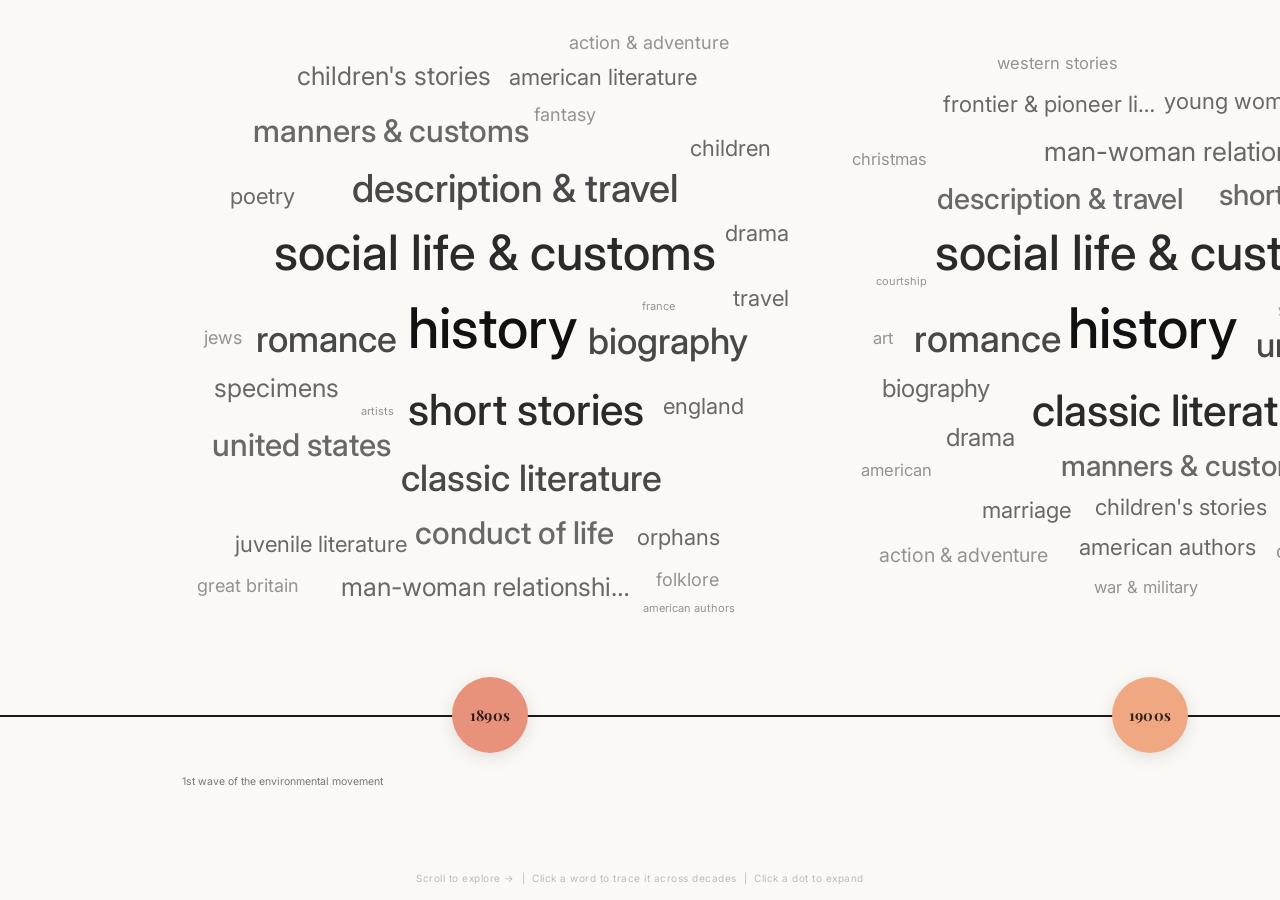
==== index.html @ b83139da "webpage" ====
<!DOCTYPE html>
<html lang="en">
<head>
  <meta charset="UTF-8">
  <meta name="viewport" content="width=device-width, initial-scale=1.0">
  <title>Literary Subjects Through the Decades — 1890s to 2000s</title>
  <meta name="description" content="An interactive timeline visualizing how literary subjects rose and fell in popularity from the 1890s to the 2000s.">
  <link rel="preconnect" href="https://fonts.googleapis.com">
  <link rel="preconnect" href="https://fonts.gstatic.com" crossorigin>
  <link href="https://fonts.googleapis.com/css2?family=Inter:wght@300;400;500;600&family=Playfair+Display:ital,wght@0,400;0,700;1,400&display=swap" rel="stylesheet">
  <link rel="stylesheet" href="style.css">
</head>
<body>

  <button id="back-btn" aria-label="Return to timeline">&#8592; Back</button>
  <div id="subject-title-bar" aria-live="polite"></div>

  <div id="timeline-container" role="region" aria-label="Literary subjects timeline">
    <div id="timeline-track">
      <div id="timeline-line" aria-hidden="true"></div>
      <svg id="freq-curve-svg" xmlns="http://www.w3.org/2000/svg" aria-hidden="true"></svg>
    </div>
  </div>

  <div id="instruction-hint" aria-hidden="true">
    Scroll to explore &rarr;&nbsp;&nbsp;|&nbsp;&nbsp;Click a word to trace it across decades&nbsp;&nbsp;|&nbsp;&nbsp;Click a dot to expand
  </div>

  <script src="script.js"></script>
</body>
</html>
---- style.css ----
/* ============================================================
   LITERARY TIMELINE  —  style.css
   ============================================================ */

*,
*::before,
*::after {
  box-sizing: border-box;
  margin: 0;
  padding: 0;
}

/* ── CSS custom properties ── */
:root {
  --cloud-h: calc(100vh - 230px);
  /* space above the dot */
  --dot-area-h: 90px;
  --history-h: 140px;
  --dot-size: 76px;
  --station-w: 660px;
  --station-compact: 160px;
  --detail-panel-w: 310px;
  --ease: cubic-bezier(0.4, 0, 0.2, 1);
  --dur: 0.58s;
  --bg: #FAF9F6;
  --ink: #1A1A1A;
  --muted: #888;
  --border: #E5E3DF;
}

html,
body {
  width: 100%;
  height: 100%;
  overflow: hidden;
  background: var(--bg);
  color: var(--ink);
  font-family: 'Inter', sans-serif;
  -webkit-font-smoothing: antialiased;
}

/* ============================================================
   BACK BUTTON
   ============================================================ */

#back-btn {
  position: fixed;
  top: 28px;
  left: 36px;
  z-index: 300;
  background: none;
  border: 1.5px solid var(--ink);
  border-radius: 100px;
  padding: 8px 22px;
  font-family: 'Inter', sans-serif;
  font-size: 13px;
  font-weight: 500;
  letter-spacing: 0.02em;
  color: var(--ink);
  cursor: pointer;
  opacity: 0;
  pointer-events: none;
  transition: opacity 0.3s ease, background 0.2s ease, color 0.2s ease;
}

#back-btn.visible {
  opacity: 1;
  pointer-events: auto;
}

#back-btn:hover {
  background: var(--ink);
  color: var(--bg);
}

/* ============================================================
   SUBJECT TITLE BAR  (Mode 2)
   ============================================================ */

#subject-title-bar {
  position: fixed;
  top: 32px;
  left: 50%;
  transform: translateX(-50%);
  z-index: 299;
  font-family: 'Playfair Display', serif;
  font-size: 22px;
  font-weight: 700;
  letter-spacing: 0.01em;
  color: var(--ink);
  white-space: nowrap;
  opacity: 0;
  pointer-events: none;
  transition: opacity 0.35s ease;
}

#subject-title-bar.visible {
  opacity: 1;
}

/* ============================================================
   INSTRUCTION HINT
   ============================================================ */

#instruction-hint {
  position: fixed;
  bottom: 16px;
  left: 50%;
  transform: translateX(-50%);
  font-size: 10px;
  color: var(--muted);
  letter-spacing: 0.05em;
  opacity: 0.55;
  z-index: 50;
  pointer-events: none;
  transition: opacity 0.4s ease;
  white-space: nowrap;
}

/* ============================================================
   SCROLL CONTAINER & TRACK
   ============================================================ */

#timeline-container {
  width: 100vw;
  height: 100vh;
  overflow-x: scroll;
  overflow-y: hidden;
  scrollbar-width: thin;
  scrollbar-color: #CCC transparent;
  cursor: grab;
}

#timeline-container:active {
  cursor: grabbing;
}

#timeline-container::-webkit-scrollbar {
  height: 4px;
}

#timeline-container::-webkit-scrollbar-track {
  background: transparent;
}

#timeline-container::-webkit-scrollbar-thumb {
  background: #CCC;
  border-radius: 4px;
}

#timeline-track {
  position: relative;
  display: flex;
  align-items: flex-start;
  height: 100vh;
  padding: 0 160px;
  min-width: max-content;
}

/* ── Timeline horizontal line ── */
#timeline-line {
  position: absolute;
  left: 0;
  right: 0;
  height: 1.5px;
  background: var(--ink);
  /* sits at dot vertical center */
  top: calc(var(--cloud-h) + var(--dot-area-h) / 2);
  z-index: 1;
  pointer-events: none;
}

/* ── Frequency curve SVG overlay ── */
#freq-curve-svg {
  position: absolute;
  top: 0;
  left: 0;
  height: 100%;
  pointer-events: none;
  z-index: 5;
  opacity: 0;
  transition: opacity 0.5s ease;
}

#freq-curve-svg.visible {
  opacity: 1;
}

/* ============================================================
   DECADE STATION
   ============================================================ */

.decade-station {
  position: relative;
  /* z-index: 2 ensures stations (and their dots) paint above the z-index: 1 timeline line */
  z-index: 2;
  width: var(--station-w);
  flex-shrink: 0;
  height: 100vh;
  display: flex;
  flex-direction: column;
  /* staggered fade-in via JS-applied animation-delay */
  animation: stationFadeIn 0.7s ease both;
  transition: width var(--dur) var(--ease), margin-left var(--dur) var(--ease);
}

@keyframes stationFadeIn {
  from {
    opacity: 0;
    transform: translateY(18px);
  }

  to {
    opacity: 1;
    transform: translateY(0);
  }
}

/* ============================================================
   WORD CLOUD CANVAS
   ============================================================ */

.word-cloud-canvas {
  width: 100%;
  height: var(--cloud-h);
  display: block;
  flex-shrink: 0;
  cursor: default;
  transition: opacity 0.4s ease;
}

/* ============================================================
   DOT AREA
   ============================================================ */

.dot-wrapper {
  height: var(--dot-area-h);
  flex-shrink: 0;
  display: flex;
  align-items: center;
  justify-content: center;
  position: relative;
  z-index: 10;
}

.timeline-dot {
  width: var(--dot-size);
  height: var(--dot-size);
  border-radius: 50%;
  display: flex;
  align-items: center;
  justify-content: center;
  cursor: pointer;
  user-select: none;
  flex-shrink: 0;
  box-shadow: 0 4px 18px rgba(0, 0, 0, 0.11);
  transition: transform 0.22s ease, box-shadow 0.22s ease, outline 0.2s ease;
  outline: 0px solid transparent;
}

.timeline-dot:hover {
  transform: scale(1.1);
  box-shadow: 0 8px 28px rgba(0, 0, 0, 0.20);
}

.timeline-dot.expanded-dot {
  outline: 2.5px solid var(--ink);
  outline-offset: 3px;
}

.decade-label {
  font-family: 'Playfair Display', serif;
  font-size: 15px;
  font-weight: 700;
  color: rgba(0, 0, 0, 0.80);
  letter-spacing: 0.01em;
  pointer-events: none;
}

/* ============================================================
   HISTORY AREA (below dot)
   ============================================================ */

.history-area {
  height: var(--history-h);
  flex-shrink: 0;
  padding: 14px 22px 0;
  display: flex;
  flex-direction: column;
  gap: 5px;
  overflow: hidden;
  transition: opacity 0.4s ease;
}

.history-note {
  font-size: 10.5px;
  color: #777;
  line-height: 1.55;
}

/* ============================================================
   FREQUENCY INDICATOR  (Mode 2 — above dot)
   ============================================================ */

.freq-indicator {
  position: absolute;
  /* bottom edge = dot vertical center */
  bottom: calc(var(--history-h) + var(--dot-area-h) / 2);
  left: 50%;
  transform: translateX(-50%);
  display: flex;
  flex-direction: column;
  /* label on top, bar below */
  align-items: center;
  pointer-events: none;
  opacity: 0;
  z-index: 6;
  transition: opacity 0.4s ease;
}

.freq-indicator.visible {
  opacity: 1;
}

.freq-bar {
  width: 1.5px;
  background: var(--ink);
  height: 0;
  flex-shrink: 0;
  transition: height 0.75s var(--ease);
}

.freq-label {
  text-align: center;
  padding-bottom: 10px;
  flex-shrink: 0;
  white-space: nowrap;
}

.freq-label .freq-number {
  font-size: 15px;
  font-weight: 600;
  line-height: 1.3;
  color: var(--ink);
}

.freq-label .freq-subject {
  font-size: 11px;
  color: #555;
  line-height: 1.3;
}

/* ============================================================
   DETAIL PANEL  (Mode 3 — left of dot)
   ============================================================ */

.detail-panel {
  position: absolute;
  /* sits to the left of the station content box */
  right: 100%;
  top: 0;
  width: var(--detail-panel-w);
  height: calc(var(--cloud-h) + var(--dot-area-h));
  background: var(--bg);
  border-right: 1px solid var(--border);
  display: flex;
  flex-direction: column;
  padding: 44px 26px 24px;
  opacity: 0;
  pointer-events: none;
  transform: translateX(14px);
  transition: opacity 0.42s ease, transform 0.42s ease;
  z-index: 20;
}

.detail-panel.visible {
  opacity: 1;
  pointer-events: auto;
  transform: translateX(0);
}

.detail-panel-decade {
  font-family: 'Playfair Display', serif;
  font-size: 26px;
  font-weight: 700;
  color: var(--ink);
  margin-bottom: 2px;
}

.detail-panel-label {
  font-size: 10px;
  font-weight: 500;
  letter-spacing: 0.08em;
  text-transform: uppercase;
  color: var(--muted);
  margin-bottom: 22px;
}

.detail-list {
  overflow-y: auto;
  flex: 1;
  scrollbar-width: thin;
  scrollbar-color: #DDD transparent;
}

.detail-list::-webkit-scrollbar {
  width: 3px;
}

.detail-list::-webkit-scrollbar-thumb {
  background: #CCC;
  border-radius: 3px;
}

/* Fade-out at bottom to signal more content */
.detail-list-wrap {
  position: relative;
  flex: 1;
  display: flex;
  flex-direction: column;
  min-height: 0;
}

.detail-list-wrap::after {
  content: '';
  position: sticky;
  bottom: 0;
  left: 0;
  right: 0;
  height: 40px;
  background: linear-gradient(to bottom, transparent, var(--bg));
  pointer-events: none;
  flex-shrink: 0;
}

.detail-item {
  display: flex;
  justify-content: space-between;
  align-items: baseline;
  padding: 7px 4px;
  border-bottom: 1px solid #EEECEA;
  gap: 10px;
  cursor: pointer;
  border-radius: 4px;
  transition: background 0.15s ease;
}

.detail-item:hover {
  background: #F0EEEA;
}

.detail-item:hover .item-name {
  color: #0055B3;
}

.detail-item .item-name {
  font-size: 12.5px;
  color: #333;
  text-transform: capitalize;
  flex: 1;
  min-width: 0;
  white-space: nowrap;
  overflow: hidden;
  text-overflow: ellipsis;
  transition: color 0.15s ease;
}

.detail-item .item-count {
  font-size: 13px;
  font-weight: 600;
  color: var(--ink);
  flex-shrink: 0;
  min-width: 28px;
  text-align: right;
}

/* ============================================================
   BODY MODE MODIFIERS
   ============================================================ */

body.mode-subject .word-cloud-canvas {
  opacity: 0;
  pointer-events: none;
}

body.mode-subject .history-area {
  opacity: 0.25;
}

body.mode-subject .timeline-dot {
  cursor: default;
}

body.mode-subject .timeline-dot:hover {
  transform: none;
  box-shadow: 0 4px 18px rgba(0, 0, 0, 0.11);
}

body.mode-subject #instruction-hint {
  opacity: 0;
  pointer-events: none;
}
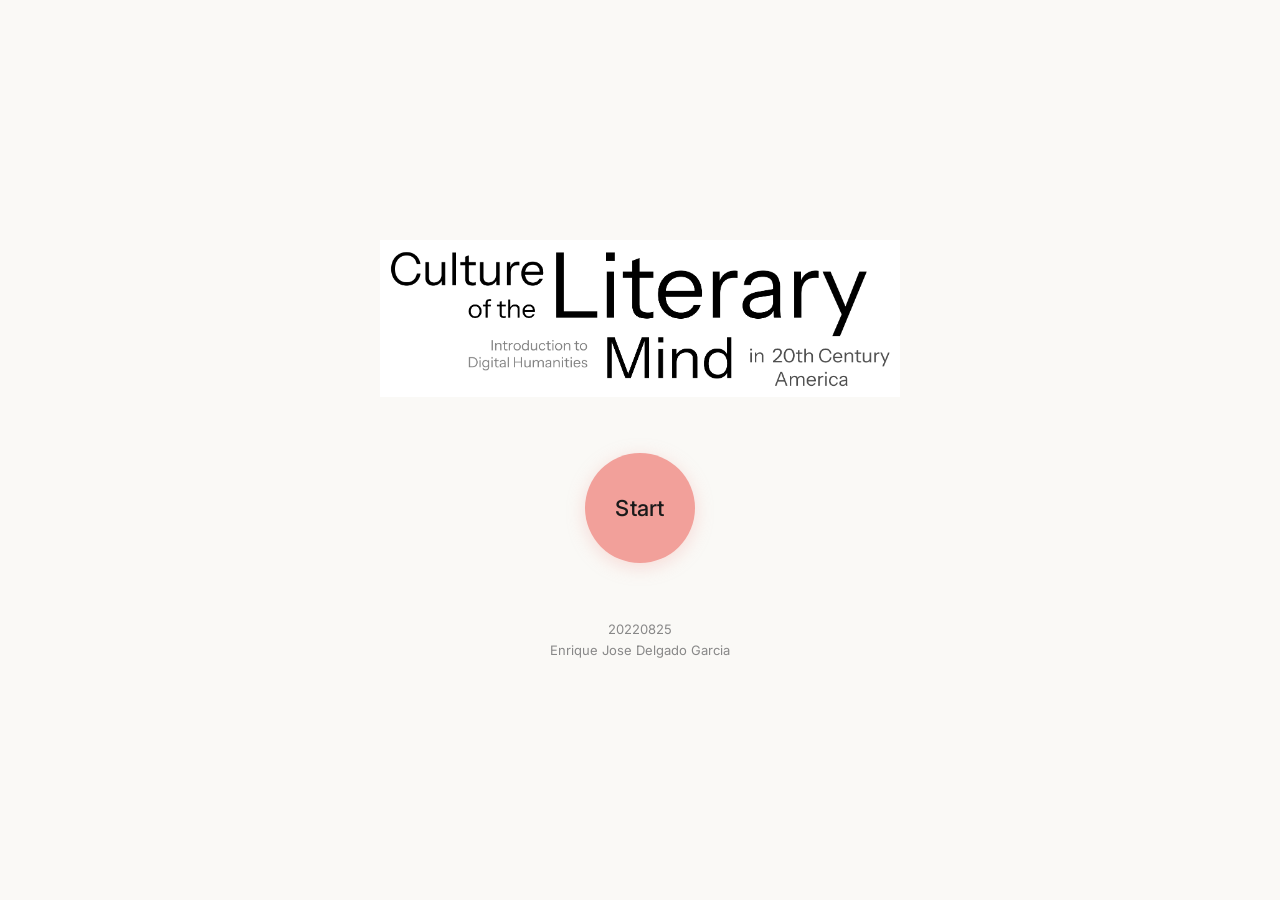
==== commit ff2600c3: "Title page" ====
--- a/index.html
+++ b/index.html
@@ -1,17 +1,45 @@
 <!DOCTYPE html>
 <html lang="en">
+
 <head>
   <meta charset="UTF-8">
   <meta name="viewport" content="width=device-width, initial-scale=1.0">
-  <title>Literary Subjects Through the Decades — 1890s to 2000s</title>
-  <meta name="description" content="An interactive timeline visualizing how literary subjects rose and fell in popularity from the 1890s to the 2000s.">
+  <title>Culture of the Literary Mind</title>
+  <meta name="description"
+    content="An interactive timeline visualizing how literary subjects rose and fell in popularity from the 1890s to the 2000s.">
   <link rel="preconnect" href="https://fonts.googleapis.com">
   <link rel="preconnect" href="https://fonts.gstatic.com" crossorigin>
-  <link href="https://fonts.googleapis.com/css2?family=Inter:wght@300;400;500;600&family=Playfair+Display:ital,wght@0,400;0,700;1,400&display=swap" rel="stylesheet">
+  <link
+    href="https://fonts.googleapis.com/css2?family=Inter:wght@300;400;500;600&family=Playfair+Display:ital,wght@0,400;0,700;1,400&display=swap"
+    rel="stylesheet">
   <link rel="stylesheet" href="style.css">
 </head>
+
 <body>
 
+  <!-- ═══════════════════════════════════════════════
+       TITLE PAGE OVERLAY
+       ═══════════════════════════════════════════════ -->
+  <div id="title-page" role="main" aria-label="Title page">
+
+    <!-- Logo image -->
+    <img id="title-logo" src="logo.png" alt="Culture of the Literary Mind">
+
+    <!-- Start dot -->
+    <button id="start-btn" aria-label="Start the visualization">Start</button>
+
+    <!-- Credit -->
+    <div class="title-credit">
+      <span>20220825</span><br>
+      <span>Enrique Jose Delgado Garcia</span>
+    </div>
+
+  </div>
+  <!-- end #title-page -->
+
+  <!-- ═══════════════════════════════════════════════
+       MAIN APP (hidden until Start is pressed)
+       ═══════════════════════════════════════════════ -->
   <button id="back-btn" aria-label="Return to timeline">&#8592; Back</button>
   <div id="subject-title-bar" aria-live="polite"></div>
 
@@ -23,9 +51,11 @@
   </div>
 
   <div id="instruction-hint" aria-hidden="true">
-    Scroll to explore &rarr;&nbsp;&nbsp;|&nbsp;&nbsp;Click a word to trace it across decades&nbsp;&nbsp;|&nbsp;&nbsp;Click a dot to expand
+    Scroll to explore &rarr;&nbsp;&nbsp;|&nbsp;&nbsp;Click a word to trace it across
+    decades&nbsp;&nbsp;|&nbsp;&nbsp;Click a dot to expand
   </div>
 
   <script src="script.js"></script>
 </body>
-</html>
+
+</html>
--- a/style.css
+++ b/style.css
@@ -40,6 +40,78 @@
 }
 
 /* ============================================================
+   TITLE PAGE
+   ============================================================ */
+
+#title-page {
+  position: fixed;
+  inset: 0;
+  z-index: 1000;
+  background: var(--bg);
+  display: flex;
+  flex-direction: column;
+  align-items: center;
+  justify-content: center;
+  gap: 56px;
+  opacity: 1;
+  transition: opacity 0.7s ease;
+  pointer-events: auto;
+}
+
+/* When app is active, fade out and hide title page */
+body.app-active #title-page {
+  opacity: 0;
+  pointer-events: none;
+}
+
+/* ── Logo image ── */
+#title-logo {
+  max-width: 520px;
+  width: 70%;
+  height: auto;
+  display: block;
+  user-select: none;
+  pointer-events: none;
+}
+
+/* ── Start button ── */
+#start-btn {
+  width: 110px;
+  height: 110px;
+  border-radius: 50%;
+  border: none;
+  background: #F2A09A;
+  color: var(--ink);
+  font-family: 'Inter', sans-serif;
+  font-size: 22px;
+  font-weight: 500;
+  letter-spacing: 0.01em;
+  cursor: pointer;
+  transition: transform 0.18s ease, background 0.18s ease, box-shadow 0.18s ease;
+  box-shadow: 0 4px 18px rgba(242, 160, 154, 0.35);
+}
+
+#start-btn:hover {
+  transform: scale(1.07);
+  background: #ed8c85;
+  box-shadow: 0 8px 28px rgba(242, 160, 154, 0.55);
+}
+
+#start-btn:active {
+  transform: scale(0.96);
+}
+
+/* ── Credit block ── */
+.title-credit {
+  font-family: 'Inter', sans-serif;
+  font-size: 13px;
+  color: var(--muted);
+  text-align: center;
+  line-height: 1.6;
+}
+
+
+/* ============================================================
    BACK BUTTON
    ============================================================ */
 
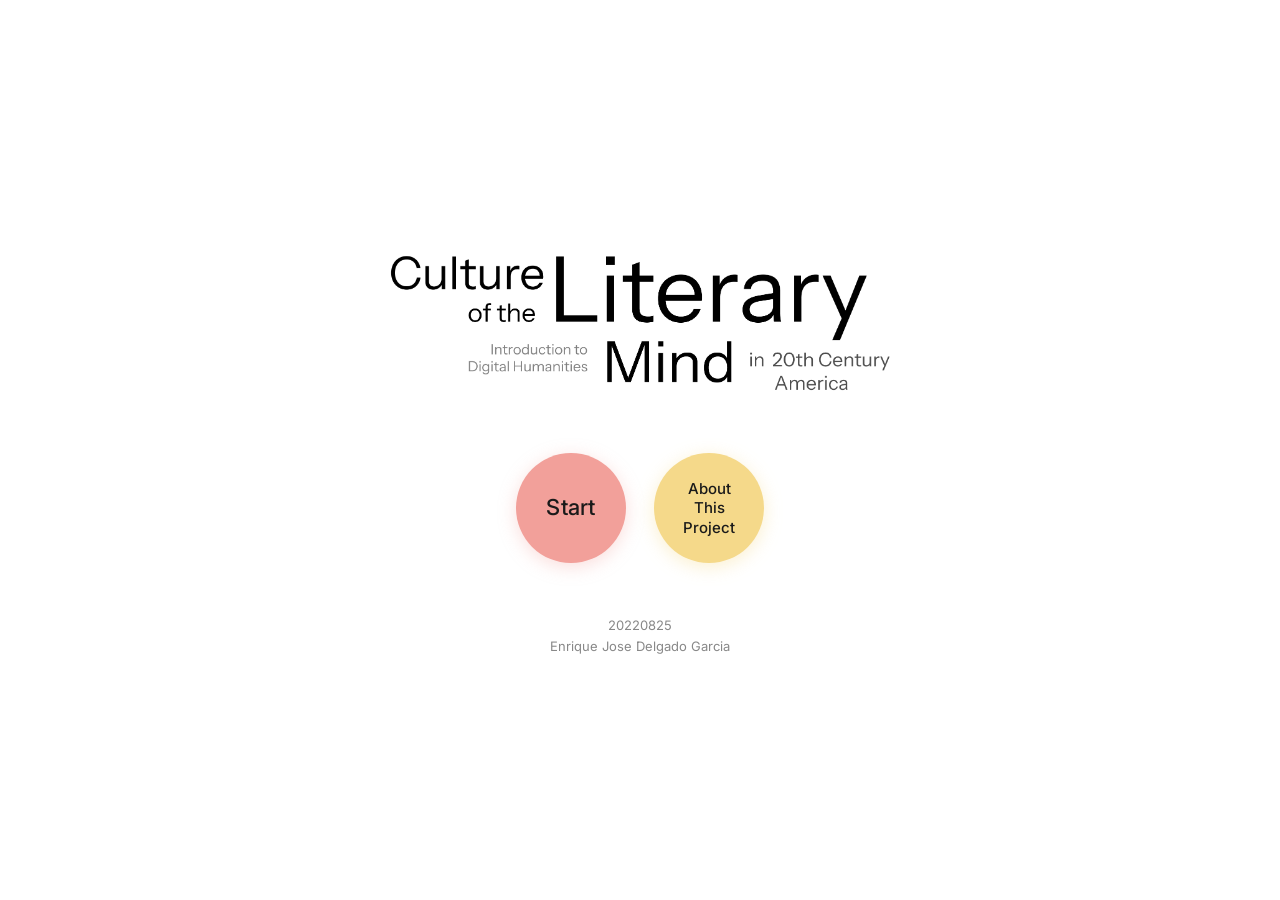
==== commit 07a2e3b8: "About Page (unfinished)" ====
--- a/index.html
+++ b/index.html
@@ -18,15 +18,18 @@
 <body>
 
   <!-- ═══════════════════════════════════════════════
-       TITLE PAGE OVERLAY
+       TITLE PAGE
        ═══════════════════════════════════════════════ -->
   <div id="title-page" role="main" aria-label="Title page">
 
     <!-- Logo image -->
     <img id="title-logo" src="logo.png" alt="Culture of the Literary Mind">
 
-    <!-- Start dot -->
-    <button id="start-btn" aria-label="Start the visualization">Start</button>
+    <!-- Action buttons (side by side) -->
+    <div class="title-buttons">
+      <button id="start-btn" aria-label="Start the visualization">Start</button>
+      <button id="about-btn" aria-label="About this project">About<br>This<br>Project</button>
+    </div>
 
     <!-- Credit -->
     <div class="title-credit">
@@ -37,9 +40,64 @@
   </div>
   <!-- end #title-page -->
 
+
   <!-- ═══════════════════════════════════════════════
-       MAIN APP (hidden until Start is pressed)
+       ABOUT PAGE
        ═══════════════════════════════════════════════ -->
+  <div id="about-page" role="region" aria-label="About this project">
+
+    <!-- Header bar -->
+    <header class="about-header">
+      <div class="about-header-left">
+        <div class="about-title">Culture of the Literary Mind in 20th Century America</div>
+        <div class="about-byline">20220825 &nbsp;|&nbsp; Enrique Jose Delgado Garcia</div>
+      </div>
+      <div class="about-header-right">2026 Spring &ndash; Introduction to Digital Humanities</div>
+    </header>
+
+    <hr class="about-divider">
+
+    <!-- Two-column content -->
+    <div class="about-columns">
+
+      <section class="about-col">
+        <h2 class="about-col-heading">What is &ldquo;Culture of the Literary Mind in 20th Century America&rdquo;?</h2>
+        <div class="about-col-body">
+          <!-- ✏️ Write your paragraph(s) here -->
+          <p>[Your first paragraph here]</p>
+          <p>[Your second paragraph here]</p>
+        </div>
+      </section>
+
+      <section class="about-col">
+        <h2 class="about-col-heading">What did I do for this project?</h2>
+        <div class="about-col-body">
+          <!-- ✏️ Write your paragraph(s) here -->
+          <p>[Your first paragraph here]</p>
+          <p>[Your second paragraph here]</p>
+        </div>
+      </section>
+
+    </div>
+
+    <!-- Bottom navigation: back arrow + Start -->
+    <div class="about-nav">
+      <button id="about-back-btn" aria-label="Back to title screen">&#8592;</button>
+      <button id="about-start-btn" aria-label="Start the visualization">Start</button>
+    </div>
+
+  </div>
+  <!-- end #about-page -->
+
+
+  <!-- ═══════════════════════════════════════════════
+       MAIN TIMELINE APP
+       ═══════════════════════════════════════════════ -->
+
+  <!-- Home button returns to title screen -->
+  <button id="home-btn" aria-label="Return to title screen">&#8592; Home</button>
+
+  <!-- Subject-frequency back button (existing) -->
   <button id="back-btn" aria-label="Return to timeline">&#8592; Back</button>
   <div id="subject-title-bar" aria-live="polite"></div>
 
--- a/style.css
+++ b/style.css
@@ -43,23 +43,61 @@
    TITLE PAGE
    ============================================================ */
 
-#title-page {
+/* ── Shared overlay base ── */
+#title-page,
+#about-page {
   position: fixed;
   inset: 0;
   z-index: 1000;
-  background: var(--bg);
+  background: white;
+  opacity: 1;
+  transition: opacity 0.6s ease;
+  pointer-events: auto;
+}
+
+/* ── Title page layout ── */
+#title-page {
   display: flex;
   flex-direction: column;
   align-items: center;
   justify-content: center;
-  gap: 56px;
+  gap: 52px;
+}
+
+/* ── About page hidden by default ── */
+#about-page {
+  opacity: 0;
+  pointer-events: none;
+  display: flex;
+  flex-direction: column;
+  padding: 38px 52px 28px;
+  overflow-y: auto;
+}
+
+/* Page visibility rules */
+body.show-timeline #title-page,
+body.show-about #title-page {
+  opacity: 0;
+  pointer-events: none;
+}
+
+body.show-about #about-page {
   opacity: 1;
-  transition: opacity 0.7s ease;
   pointer-events: auto;
 }
 
-/* When app is active, fade out and hide title page */
+body.show-timeline #about-page {
+  opacity: 0;
+  pointer-events: none;
+}
+
+/* Keep legacy class working (app-active = show-timeline) */
 body.app-active #title-page {
+  opacity: 0;
+  pointer-events: none;
+}
+
+body.app-active #about-page {
   opacity: 0;
   pointer-events: none;
 }
@@ -74,8 +112,16 @@
   pointer-events: none;
 }
 
-/* ── Start button ── */
-#start-btn {
+/* ── Title page buttons row ── */
+.title-buttons {
+  display: flex;
+  align-items: center;
+  gap: 28px;
+}
+
+/* ── Start button (salmon) ── */
+#start-btn,
+#about-start-btn {
   width: 110px;
   height: 110px;
   border-radius: 50%;
@@ -89,15 +135,45 @@
   cursor: pointer;
   transition: transform 0.18s ease, background 0.18s ease, box-shadow 0.18s ease;
   box-shadow: 0 4px 18px rgba(242, 160, 154, 0.35);
-}
-
-#start-btn:hover {
+  line-height: 1.25;
+}
+
+#start-btn:hover,
+#about-start-btn:hover {
   transform: scale(1.07);
   background: #ed8c85;
   box-shadow: 0 8px 28px rgba(242, 160, 154, 0.55);
 }
 
-#start-btn:active {
+#start-btn:active,
+#about-start-btn:active {
+  transform: scale(0.96);
+}
+
+/* ── About This Project button (gold) ── */
+#about-btn {
+  width: 110px;
+  height: 110px;
+  border-radius: 50%;
+  border: none;
+  background: #F5D98A;
+  color: var(--ink);
+  font-family: 'Inter', sans-serif;
+  font-size: 15px;
+  font-weight: 500;
+  line-height: 1.3;
+  cursor: pointer;
+  transition: transform 0.18s ease, background 0.18s ease, box-shadow 0.18s ease;
+  box-shadow: 0 4px 18px rgba(245, 217, 138, 0.40);
+}
+
+#about-btn:hover {
+  transform: scale(1.07);
+  background: #f0ce6a;
+  box-shadow: 0 8px 28px rgba(245, 217, 138, 0.6);
+}
+
+#about-btn:active {
   transform: scale(0.96);
 }
 
@@ -110,9 +186,111 @@
   line-height: 1.6;
 }
 
-
-/* ============================================================
-   BACK BUTTON
+/* ============================================================
+   ABOUT PAGE INTERNALS
+   ============================================================ */
+
+.about-header {
+  display: flex;
+  justify-content: space-between;
+  align-items: flex-start;
+  margin-bottom: 6px;
+}
+
+.about-header-left {}
+
+.about-title {
+  font-family: 'Inter', sans-serif;
+  font-size: 18px;
+  font-weight: 700;
+  color: var(--ink);
+  letter-spacing: -0.01em;
+}
+
+.about-byline {
+  font-family: 'Inter', sans-serif;
+  font-size: 13px;
+  color: var(--muted);
+  margin-top: 4px;
+}
+
+.about-header-right {
+  font-family: 'Inter', sans-serif;
+  font-size: 14px;
+  color: var(--muted);
+  text-align: right;
+  flex-shrink: 0;
+  margin-left: 24px;
+}
+
+.about-divider {
+  border: none;
+  border-top: 1.5px solid var(--border);
+  margin: 14px 0 32px;
+}
+
+.about-columns {
+  display: grid;
+  grid-template-columns: 1fr 1fr;
+  gap: 52px;
+  flex: 1;
+}
+
+.about-col-heading {
+  font-family: 'Inter', sans-serif;
+  font-size: 17px;
+  font-weight: 700;
+  color: var(--ink);
+  line-height: 1.35;
+  margin-bottom: 20px;
+  text-align: center;
+}
+
+.about-col-body {
+  font-family: 'Inter', sans-serif;
+  font-size: 13.5px;
+  color: var(--ink);
+  line-height: 1.7;
+}
+
+.about-col-body p {
+  margin-bottom: 16px;
+}
+
+/* About page bottom nav */
+.about-nav {
+  display: flex;
+  align-items: center;
+  justify-content: flex-end;
+  gap: 22px;
+  margin-top: 36px;
+  padding-bottom: 8px;
+}
+
+/* Small back arrow circle */
+#about-back-btn {
+  width: 52px;
+  height: 52px;
+  border-radius: 50%;
+  border: 1.5px solid var(--border);
+  background: var(--bg);
+  color: var(--ink);
+  font-size: 20px;
+  cursor: pointer;
+  display: flex;
+  align-items: center;
+  justify-content: center;
+  transition: border-color 0.15s, background 0.15s;
+}
+
+#about-back-btn:hover {
+  border-color: var(--ink);
+  background: #f0eeea;
+}
+
+
+/* ============================================================
+   BACK BUTTON  (subject → timeline)
    ============================================================ */
 
 #back-btn {
@@ -144,6 +322,50 @@
   background: var(--ink);
   color: var(--bg);
 }
+
+/* ============================================================
+   HOME BUTTON  (timeline → title screen)
+   ============================================================ */
+
+#home-btn {
+  position: fixed;
+  top: 28px;
+  left: 36px;
+  z-index: 300;
+  background: white;
+  border: 1.5px solid var(--ink);
+  border-radius: 100px;
+  padding: 8px 22px;
+  font-family: 'Inter', sans-serif;
+  font-size: 13px;
+  font-weight: 500;
+  letter-spacing: 0.02em;
+  color: var(--ink);
+  cursor: pointer;
+  opacity: 0;
+  pointer-events: none;
+  transition: opacity 0.3s ease, background 0.2s ease, color 0.2s ease, border-color 0.2s ease;
+}
+
+/* Visible only when the timeline is showing */
+body.show-timeline #home-btn,
+body.app-active #home-btn {
+  opacity: 1;
+  pointer-events: auto;
+}
+
+/* Hide when subject mode is active (back-btn takes that corner) */
+body.mode-subject #home-btn {
+  opacity: 0;
+  pointer-events: none;
+}
+
+#home-btn:hover {
+  background: var(--ink);
+  color: var(--bg);
+  border-color: var(--ink);
+}
+
 
 /* ============================================================
    SUBJECT TITLE BAR  (Mode 2)
